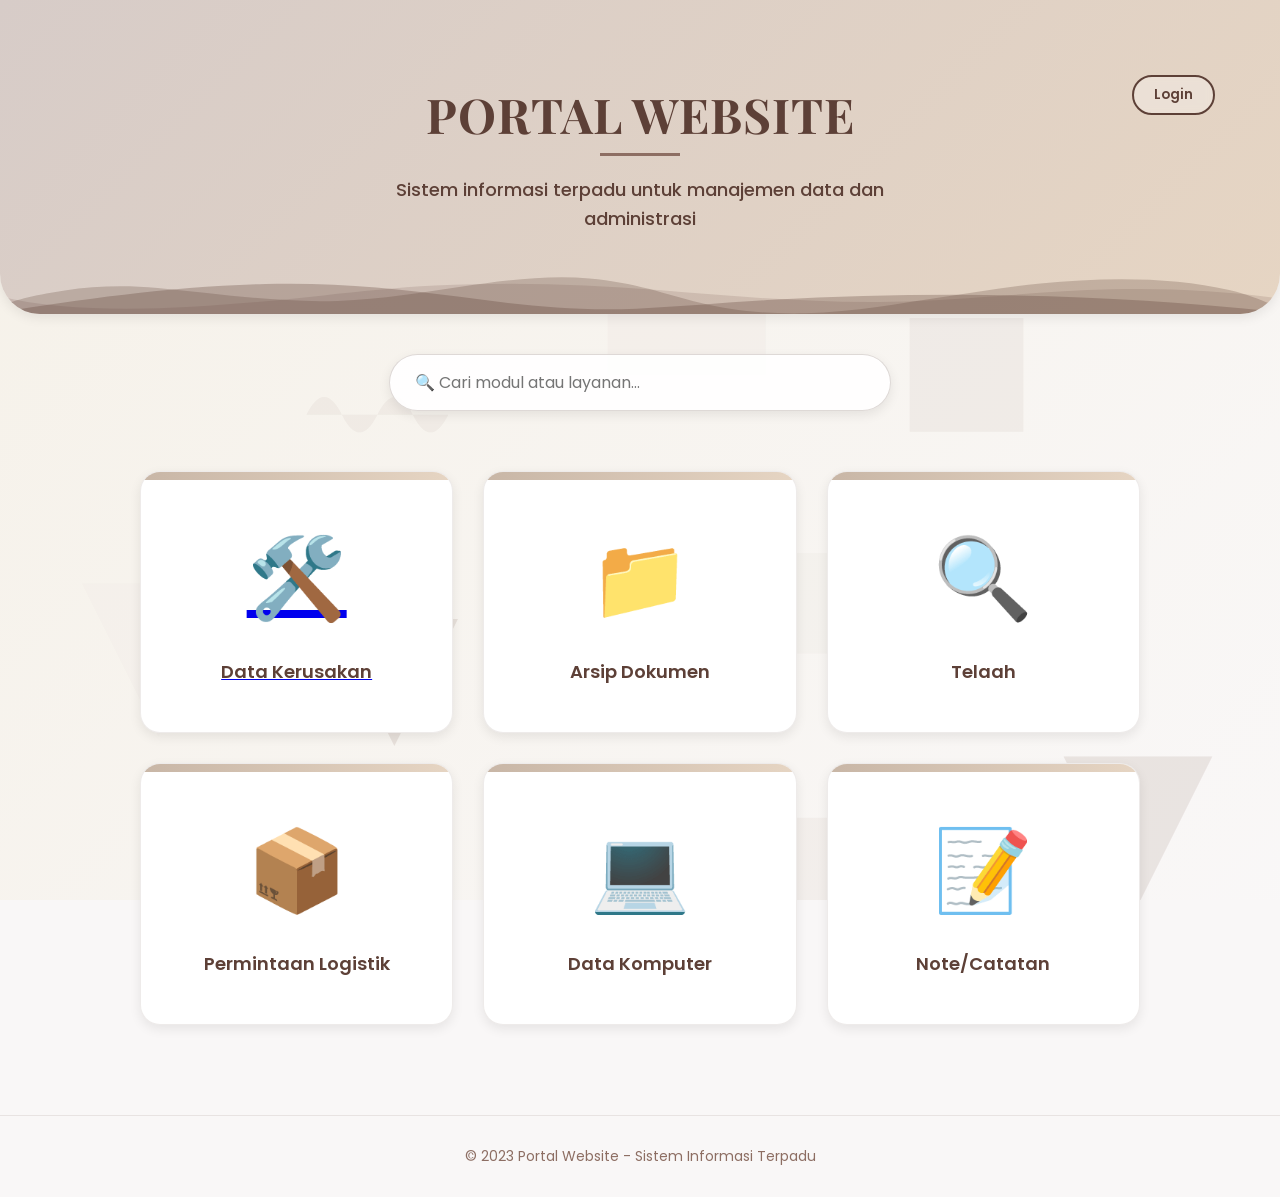
==== index.html @ c20fa76b "first commit" ====
<!DOCTYPE html>
<html lang="en">

<head>
	<meta charset="UTF-8">
	<meta name="viewport" content="width=device-width, initial-scale=1.0">
	<title>Portal Website</title>
	<link
		href="https://fonts.googleapis.com/css2?family=Playfair+Display:wght@600;700&family=Poppins:wght@400;500&display=swap"
		rel="stylesheet">
	<style>
		:root {
			--pastel-brown: #d7ccc8;
			--pastel-cream: #f5f0e6;
			--pastel-beige: #e6d5c3;
			--pastel-taupe: #c8b6a6;
			--pastel-blue: #bbdefb;
			--pastel-green: #c8e6c9;
			--soft-shadow: 0 4px 12px rgba(0, 0, 0, 0.08);
			--header-gradient: linear-gradient(135deg, #d7ccc8 0%, #e6d5c3 100%);
		}

		body {
			font-family: 'Poppins', sans-serif;
			margin: 0;
			padding: 0;
			background-color: #f9f7f7;
			min-height: 100vh;
			overflow-x: hidden;
			color: #5d4037;
		}

		/* HEADER ELEGAN COKLAT PASTEL */
		.header {
			background: var(--header-gradient);
			color: #5d4037;
			padding: 50px 30px 60px;
			text-align: center;
			box-shadow: var(--soft-shadow);
			position: relative;
			z-index: 10;
			overflow: hidden;
			border-bottom-left-radius: 40px;
			border-bottom-right-radius: 40px;
			margin-bottom: 40px;
		}

		.header::after {
			content: '';
			position: absolute;
			bottom: 0;
			left: 0;
			width: 100%;
			height: 40px;
			background: url('data:image/svg+xml;utf8,<svg xmlns="http://www.w3.org/2000/svg" viewBox="0 0 1200 120" preserveAspectRatio="none"><path d="M0,0V46.29c47.79,22.2,103.59,32.17,158,28,70.36-5.37,136.33-33.31,206.8-37.5C438.64,32.43,512.34,53.67,583,72.05c69.27,18,138.3,24.88,209.4,13.08,36.15-6,69.85-17.84,104.45-29.34C989.49,25,1113-14.29,1200,52.47V0Z" opacity=".15" fill="%235d4037"></path><path d="M0,0V15.81C13,36.92,27.64,56.86,47.69,72.05,99.41,111.27,165,111,224.58,91.58c31.15-10.15,60.09-26.07,89.67-39.8,40.92-19,84.73-46,130.83-49.67,36.26-2.85,70.9,9.42,98.6,31.56,31.77,25.39,62.32,62,103.63,73,40.44,10.79,81.35-6.69,119.13-24.28s75.16-39,116.92-43.05c59.73-5.85,113.28,22.88,168.9,38.84,30.2,8.66,59,6.17,87.09-7.5,22.43-10.89,48-26.93,60.65-49.24V0Z" opacity=".25" fill="%235d4037"></path><path d="M0,0V5.63C149.93,59,314.09,71.32,475.83,42.57c43-7.64,84.23-20.12,127.61-26.46,59-8.63,112.48,12.24,165.56,35.4C827.93,77.22,886,95.24,951.2,90c86.53-7,172.46-45.71,248.8-84.81V0Z" opacity=".3" fill="%235d4037"></path></svg>');
			background-size: cover;
			background-repeat: no-repeat;
			transform: rotate(180deg);
		}

		.header-content {
			position: relative;
			z-index: 2;
			max-width: 1200px;
			margin: 0 auto;
		}

		.portal-title {
			font-family: 'Playfair Display', serif;
			font-size: 48px;
			font-weight: 700;
			margin-bottom: 10px;
			letter-spacing: 1px;
			color: #5d4037;
			position: relative;
			display: inline-block;
		}

		.portal-title::after {
			content: '';
			position: absolute;
			bottom: -10px;
			left: 50%;
			transform: translateX(-50%);
			width: 80px;
			height: 3px;
			background: #8d6e63;
		}

		.portal-subtitle {
			font-size: 18px;
			font-weight: 500;
			margin: 20px auto;
			max-width: 600px;
			line-height: 1.6;
		}

		/* TOMBOL LOGIN */
		.login-btn {
			position: absolute;
			top: 25px;
			right: 25px;
			background: rgba(255, 255, 255, 0.3);
			border: 2px solid #5d4037;
			color: #5d4037;
			padding: 8px 20px;
			border-radius: 30px;
			font-weight: 600;
			cursor: pointer;
			transition: all 0.3s;
			backdrop-filter: blur(5px);
			font-family: 'Poppins', sans-serif;
		}

		.login-btn:hover {
			background: rgba(255, 255, 255, 0.5);
			transform: translateY(-2px);
		}

		/* BACKGROUND AESTHETIC */
		.aesthetic-background {
			position: fixed;
			top: 0;
			left: 0;
			width: 100%;
			height: 100%;
			z-index: -1;
			background: linear-gradient(135deg, #f5f0e6 0%, #f9f7f7 100%);
			opacity: 0.9;
		}

		.floating-elements {
			position: fixed;
			top: 0;
			left: 0;
			width: 100%;
			height: 100%;
			z-index: -1;
			overflow: hidden;
		}

		.floating-element {
			position: absolute;
			opacity: 0.1;
			animation: float 30s infinite linear;
		}

		@keyframes float {
			0% {
				transform: translate(0, 0) rotate(0deg);
			}

			100% {
				transform: translate(100vw, -100vh) rotate(360deg);
			}
		}

		/* MENU UTAMA */
		.menu-grid {
			display: grid;
			grid-template-columns: repeat(3, 1fr);
			gap: 30px;
			padding: 40px;
			max-width: 1000px;
			margin: 0 auto;
			position: relative;
		}

		.menu-item {
			background-color: white;
			border-radius: 20px;
			box-shadow: var(--soft-shadow);
			height: 220px;
			display: flex;
			flex-direction: column;
			align-items: center;
			justify-content: center;
			text-align: center;
			cursor: pointer;
			transition: all 0.3s ease;
			position: relative;
			overflow: hidden;
			padding: 20px;
			border: 1px solid rgba(93, 64, 55, 0.1);
		}

		.menu-item::before {
			content: '';
			position: absolute;
			top: 0;
			left: 0;
			width: 100%;
			height: 8px;
			background: linear-gradient(90deg, var(--pastel-taupe), var(--pastel-beige));
		}

		.menu-item:hover {
			transform: translateY(-8px);
			box-shadow: 0 15px 25px rgba(0, 0, 0, 0.1);
		}

		.menu-icon {
			font-size: 80px;
			margin-bottom: 20px;
			transition: all 0.3s;
			color: #8d6e63;
		}

		.menu-item:hover .menu-icon {
			transform: scale(1.15);
			filter: drop-shadow(0 5px 5px rgba(0, 0, 0, 0.05));
		}

		.menu-text {
			font-weight: 600;
			color: #5d4037;
			font-size: 18px;
			padding: 0 15px;
			font-family: 'Poppins', sans-serif;
		}

		/* SEARCH BOX */
		.search-container {
			text-align: center;
			margin: 40px 0 20px;
			position: relative;
		}

		.search-box {
			padding: 15px 25px;
			width: 450px;
			border-radius: 30px;
			border: 1px solid rgba(93, 64, 55, 0.2);
			outline: none;
			font-size: 16px;
			background-color: rgba(255, 255, 255, 0.9);
			box-shadow: var(--soft-shadow);
			transition: all 0.3s;
			font-family: 'Poppins', sans-serif;
		}

		.search-box:focus {
			border-color: var(--pastel-taupe);
			box-shadow: 0 0 0 4px rgba(200, 182, 166, 0.2);
			width: 500px;
		}

		/* FOOTER */
		.footer {
			text-align: center;
			padding: 30px;
			margin-top: 50px;
			color: #8d6e63;
			font-size: 14px;
			border-top: 1px solid rgba(93, 64, 55, 0.1);
		}
	</style>
</head>

<body>
	<div class="aesthetic-background"></div>
	<div class="floating-elements" id="floatingElements"></div>

	<!-- HEADER ELEGAN COKLAT PASTEL -->
	<header class="header">
		<div class="header-content">
			<button class="login-btn">Login</button>

			<h1 class="portal-title">PORTAL WEBSITE</h1>
			<p class="portal-subtitle">Sistem informasi terpadu untuk manajemen data dan administrasi</p>
		</div>
	</header>

	<div class="search-container">
		<input type="text" class="search-box" placeholder="🔍 Cari modul atau layanan...">
	</div>

	<div class="menu-grid">
		<!-- Baris Pertama -->
		<div class="menu-item">
			<a href="f_data_kerusakan/home.php">
				<div class="menu-icon">🛠️</div>
				<div class="menu-text">Data Kerusakan</div>
			</a>
		</div>

		<div class="menu-item">
			<a href="kerusakan/home.php"></a>
				<div class="menu-icon">📁</div>
				<div class="menu-text">Arsip Dokumen</div>
			</a>
		</div>

		<div class="menu-item">
			<div class="menu-icon">🔍</div>
			<div class="menu-text">Telaah</div>
		</div>

		<!-- Baris Kedua -->
		<div class="menu-item">
			<div class="menu-icon">📦</div>
			<div class="menu-text">Permintaan Logistik</div>
		</div>

		<div class="menu-item">
			<div class="menu-icon">💻</div>
			<div class="menu-text">Data Komputer</div>
		</div>

		<div class="menu-item">
			<div class="menu-icon">📝</div>
			<div class="menu-text">Note/Catatan</div>
		</div>
	</div>

	<div class="footer">
		© 2023 Portal Website - Sistem Informasi Terpadu
	</div>

	<script>
		// Create floating aesthetic elements
		document.addEventListener('DOMContentLoaded', function () {
			const container = document.getElementById('floatingElements');
			const shapes = [
				'M20,50 Q30,30 40,50 T60,50 T80,50 T100,50 T120,50', // Wave
				'M10,10 L90,10 L50,90 Z', // Triangle
				'M20,20 H80 V80 H20 Z', // Square
				'M50,20 A30,30 0 1,1 50,80 A30,30 0 1,1 50,20 Z' // Circle
			];

			const colors = ['#8d6e63', '#a1887f', '#bcaaa4', '#d7ccc8'];

			for (let i = 0; i < 15; i++) {
				const element = document.createElementNS('http://www.w3.org/2000/svg', 'svg');
				element.setAttribute('viewBox', '0 0 100 100');
				element.setAttribute('class', 'floating-element');
				element.style.width = `${Math.random() * 200 + 100}px`;
				element.style.height = `${Math.random() * 200 + 100}px`;
				element.style.left = `${Math.random() * 100}%`;
				element.style.top = `${Math.random() * 100}%`;
				element.style.opacity = `${Math.random() * 0.1 + 0.05}`;
				element.style.animationDuration = `${Math.random() * 40 + 20}s`;
				element.style.animationDelay = `${Math.random() * 10}s`;

				const path = document.createElementNS('http://www.w3.org/2000/svg', 'path');
				path.setAttribute('d', shapes[Math.floor(Math.random() * shapes.length)]);
				path.setAttribute('fill', colors[Math.floor(Math.random() * colors.length)]);

				element.appendChild(path);
				container.appendChild(element);
			}
		});
	</script>
</body>

</html>
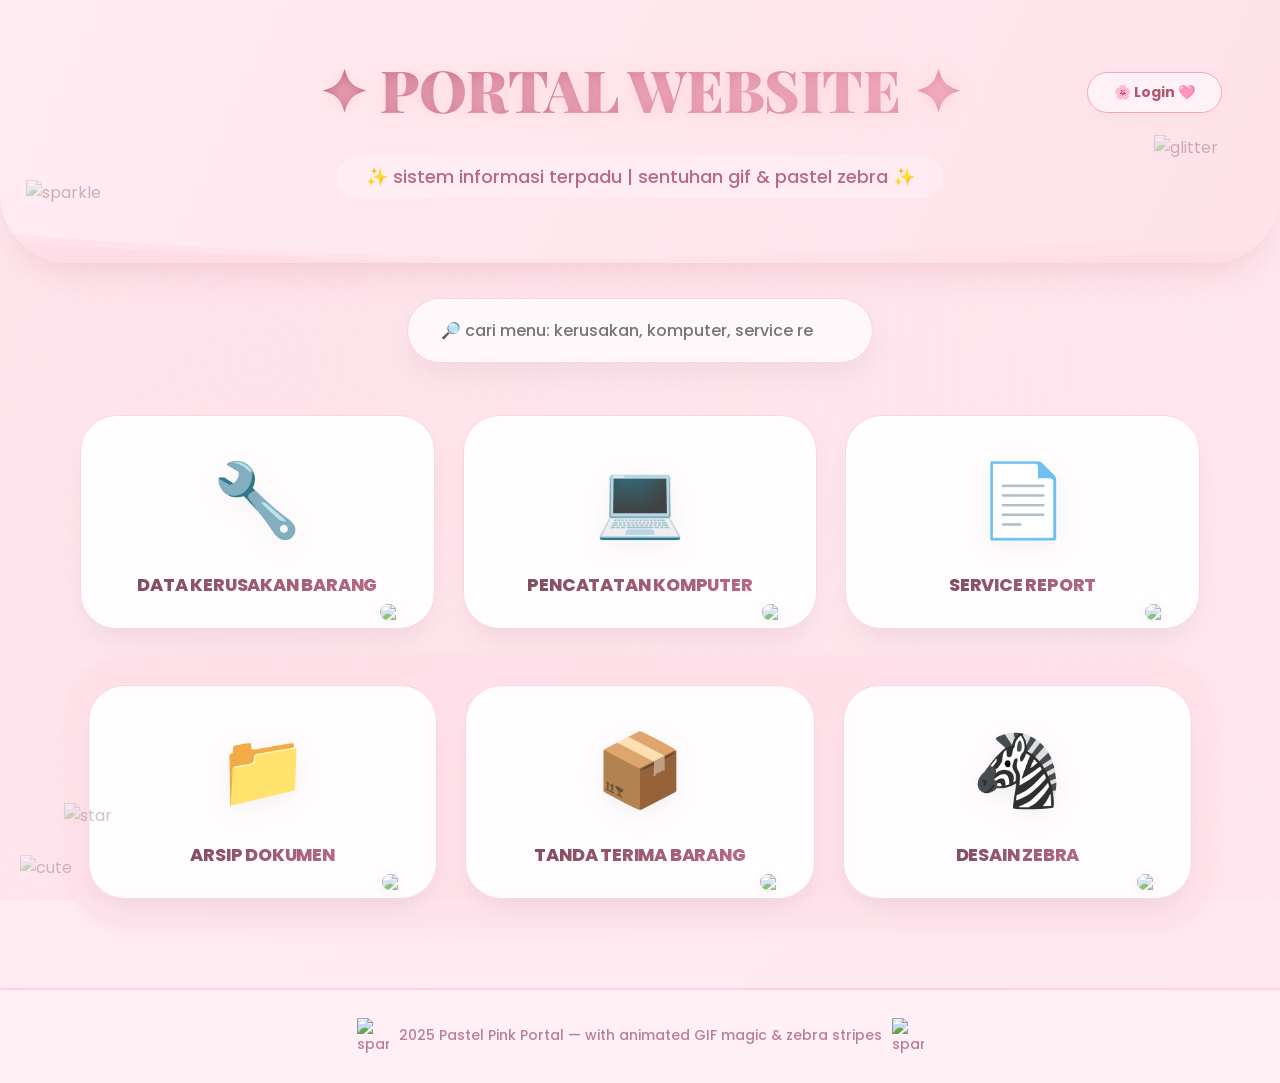
==== commit f373bc04: "keep img folder" ====
--- a/index.html
+++ b/index.html
@@ -1,356 +1,762 @@
-<!DOCTYPE html>
+<!doctype html>
 <html lang="en">
-
-<head>
-	<meta charset="UTF-8">
-	<meta name="viewport" content="width=device-width, initial-scale=1.0">
-	<title>Portal Website</title>
-	<link
-		href="https://fonts.googleapis.com/css2?family=Playfair+Display:wght@600;700&family=Poppins:wght@400;500&display=swap"
-		rel="stylesheet">
-	<style>
-		:root {
-			--pastel-brown: #d7ccc8;
-			--pastel-cream: #f5f0e6;
-			--pastel-beige: #e6d5c3;
-			--pastel-taupe: #c8b6a6;
-			--pastel-blue: #bbdefb;
-			--pastel-green: #c8e6c9;
-			--soft-shadow: 0 4px 12px rgba(0, 0, 0, 0.08);
-			--header-gradient: linear-gradient(135deg, #d7ccc8 0%, #e6d5c3 100%);
-		}
-
-		body {
-			font-family: 'Poppins', sans-serif;
-			margin: 0;
-			padding: 0;
-			background-color: #f9f7f7;
-			min-height: 100vh;
-			overflow-x: hidden;
-			color: #5d4037;
-		}
-
-		/* HEADER ELEGAN COKLAT PASTEL */
-		.header {
-			background: var(--header-gradient);
-			color: #5d4037;
-			padding: 50px 30px 60px;
-			text-align: center;
-			box-shadow: var(--soft-shadow);
-			position: relative;
-			z-index: 10;
-			overflow: hidden;
-			border-bottom-left-radius: 40px;
-			border-bottom-right-radius: 40px;
-			margin-bottom: 40px;
-		}
-
-		.header::after {
-			content: '';
-			position: absolute;
-			bottom: 0;
-			left: 0;
-			width: 100%;
-			height: 40px;
-			background: url('data:image/svg+xml;utf8,<svg xmlns="http://www.w3.org/2000/svg" viewBox="0 0 1200 120" preserveAspectRatio="none"><path d="M0,0V46.29c47.79,22.2,103.59,32.17,158,28,70.36-5.37,136.33-33.31,206.8-37.5C438.64,32.43,512.34,53.67,583,72.05c69.27,18,138.3,24.88,209.4,13.08,36.15-6,69.85-17.84,104.45-29.34C989.49,25,1113-14.29,1200,52.47V0Z" opacity=".15" fill="%235d4037"></path><path d="M0,0V15.81C13,36.92,27.64,56.86,47.69,72.05,99.41,111.27,165,111,224.58,91.58c31.15-10.15,60.09-26.07,89.67-39.8,40.92-19,84.73-46,130.83-49.67,36.26-2.85,70.9,9.42,98.6,31.56,31.77,25.39,62.32,62,103.63,73,40.44,10.79,81.35-6.69,119.13-24.28s75.16-39,116.92-43.05c59.73-5.85,113.28,22.88,168.9,38.84,30.2,8.66,59,6.17,87.09-7.5,22.43-10.89,48-26.93,60.65-49.24V0Z" opacity=".25" fill="%235d4037"></path><path d="M0,0V5.63C149.93,59,314.09,71.32,475.83,42.57c43-7.64,84.23-20.12,127.61-26.46,59-8.63,112.48,12.24,165.56,35.4C827.93,77.22,886,95.24,951.2,90c86.53-7,172.46-45.71,248.8-84.81V0Z" opacity=".3" fill="%235d4037"></path></svg>');
-			background-size: cover;
-			background-repeat: no-repeat;
-			transform: rotate(180deg);
-		}
-
-		.header-content {
-			position: relative;
-			z-index: 2;
-			max-width: 1200px;
-			margin: 0 auto;
-		}
-
-		.portal-title {
-			font-family: 'Playfair Display', serif;
-			font-size: 48px;
-			font-weight: 700;
-			margin-bottom: 10px;
-			letter-spacing: 1px;
-			color: #5d4037;
-			position: relative;
-			display: inline-block;
-		}
-
-		.portal-title::after {
-			content: '';
-			position: absolute;
-			bottom: -10px;
-			left: 50%;
-			transform: translateX(-50%);
-			width: 80px;
-			height: 3px;
-			background: #8d6e63;
-		}
-
-		.portal-subtitle {
-			font-size: 18px;
-			font-weight: 500;
-			margin: 20px auto;
-			max-width: 600px;
-			line-height: 1.6;
-		}
-
-		/* TOMBOL LOGIN */
-		.login-btn {
-			position: absolute;
-			top: 25px;
-			right: 25px;
-			background: rgba(255, 255, 255, 0.3);
-			border: 2px solid #5d4037;
-			color: #5d4037;
-			padding: 8px 20px;
-			border-radius: 30px;
-			font-weight: 600;
-			cursor: pointer;
-			transition: all 0.3s;
-			backdrop-filter: blur(5px);
-			font-family: 'Poppins', sans-serif;
-		}
-
-		.login-btn:hover {
-			background: rgba(255, 255, 255, 0.5);
-			transform: translateY(-2px);
-		}
-
-		/* BACKGROUND AESTHETIC */
-		.aesthetic-background {
-			position: fixed;
-			top: 0;
-			left: 0;
-			width: 100%;
-			height: 100%;
-			z-index: -1;
-			background: linear-gradient(135deg, #f5f0e6 0%, #f9f7f7 100%);
-			opacity: 0.9;
-		}
-
-		.floating-elements {
-			position: fixed;
-			top: 0;
-			left: 0;
-			width: 100%;
-			height: 100%;
-			z-index: -1;
-			overflow: hidden;
-		}
-
-		.floating-element {
-			position: absolute;
-			opacity: 0.1;
-			animation: float 30s infinite linear;
-		}
-
-		@keyframes float {
-			0% {
-				transform: translate(0, 0) rotate(0deg);
-			}
-
-			100% {
-				transform: translate(100vw, -100vh) rotate(360deg);
-			}
-		}
-
-		/* MENU UTAMA */
-		.menu-grid {
-			display: grid;
-			grid-template-columns: repeat(3, 1fr);
-			gap: 30px;
-			padding: 40px;
-			max-width: 1000px;
-			margin: 0 auto;
-			position: relative;
-		}
-
-		.menu-item {
-			background-color: white;
-			border-radius: 20px;
-			box-shadow: var(--soft-shadow);
-			height: 220px;
-			display: flex;
-			flex-direction: column;
-			align-items: center;
-			justify-content: center;
-			text-align: center;
-			cursor: pointer;
-			transition: all 0.3s ease;
-			position: relative;
-			overflow: hidden;
-			padding: 20px;
-			border: 1px solid rgba(93, 64, 55, 0.1);
-		}
-
-		.menu-item::before {
-			content: '';
-			position: absolute;
-			top: 0;
-			left: 0;
-			width: 100%;
-			height: 8px;
-			background: linear-gradient(90deg, var(--pastel-taupe), var(--pastel-beige));
-		}
-
-		.menu-item:hover {
-			transform: translateY(-8px);
-			box-shadow: 0 15px 25px rgba(0, 0, 0, 0.1);
-		}
-
-		.menu-icon {
-			font-size: 80px;
-			margin-bottom: 20px;
-			transition: all 0.3s;
-			color: #8d6e63;
-		}
-
-		.menu-item:hover .menu-icon {
-			transform: scale(1.15);
-			filter: drop-shadow(0 5px 5px rgba(0, 0, 0, 0.05));
-		}
-
-		.menu-text {
-			font-weight: 600;
-			color: #5d4037;
-			font-size: 18px;
-			padding: 0 15px;
-			font-family: 'Poppins', sans-serif;
-		}
-
-		/* SEARCH BOX */
-		.search-container {
-			text-align: center;
-			margin: 40px 0 20px;
-			position: relative;
-		}
-
-		.search-box {
-			padding: 15px 25px;
-			width: 450px;
-			border-radius: 30px;
-			border: 1px solid rgba(93, 64, 55, 0.2);
-			outline: none;
-			font-size: 16px;
-			background-color: rgba(255, 255, 255, 0.9);
-			box-shadow: var(--soft-shadow);
-			transition: all 0.3s;
-			font-family: 'Poppins', sans-serif;
-		}
-
-		.search-box:focus {
-			border-color: var(--pastel-taupe);
-			box-shadow: 0 0 0 4px rgba(200, 182, 166, 0.2);
-			width: 500px;
-		}
-
-		/* FOOTER */
-		.footer {
-			text-align: center;
-			padding: 30px;
-			margin-top: 50px;
-			color: #8d6e63;
-			font-size: 14px;
-			border-top: 1px solid rgba(93, 64, 55, 0.1);
-		}
-	</style>
-</head>
-
-<body>
-	<div class="aesthetic-background"></div>
-	<div class="floating-elements" id="floatingElements"></div>
-
-	<!-- HEADER ELEGAN COKLAT PASTEL -->
-	<header class="header">
-		<div class="header-content">
-			<button class="login-btn">Login</button>
-
-			<h1 class="portal-title">PORTAL WEBSITE</h1>
-			<p class="portal-subtitle">Sistem informasi terpadu untuk manajemen data dan administrasi</p>
-		</div>
-	</header>
-
-	<div class="search-container">
-		<input type="text" class="search-box" placeholder="🔍 Cari modul atau layanan...">
-	</div>
-
-	<div class="menu-grid">
-		<!-- Baris Pertama -->
-		<div class="menu-item">
-			<a href="f_data_kerusakan/home.php">
-				<div class="menu-icon">🛠️</div>
-				<div class="menu-text">Data Kerusakan</div>
-			</a>
-		</div>
-
-		<div class="menu-item">
-			<a href="kerusakan/home.php"></a>
-				<div class="menu-icon">📁</div>
-				<div class="menu-text">Arsip Dokumen</div>
-			</a>
-		</div>
-
-		<div class="menu-item">
-			<div class="menu-icon">🔍</div>
-			<div class="menu-text">Telaah</div>
-		</div>
-
-		<!-- Baris Kedua -->
-		<div class="menu-item">
-			<div class="menu-icon">📦</div>
-			<div class="menu-text">Permintaan Logistik</div>
-		</div>
-
-		<div class="menu-item">
-			<div class="menu-icon">💻</div>
-			<div class="menu-text">Data Komputer</div>
-		</div>
-
-		<div class="menu-item">
-			<div class="menu-icon">📝</div>
-			<div class="menu-text">Note/Catatan</div>
-		</div>
-	</div>
-
-	<div class="footer">
-		© 2023 Portal Website - Sistem Informasi Terpadu
-	</div>
-
-	<script>
-		// Create floating aesthetic elements
-		document.addEventListener('DOMContentLoaded', function () {
-			const container = document.getElementById('floatingElements');
-			const shapes = [
-				'M20,50 Q30,30 40,50 T60,50 T80,50 T100,50 T120,50', // Wave
-				'M10,10 L90,10 L50,90 Z', // Triangle
-				'M20,20 H80 V80 H20 Z', // Square
-				'M50,20 A30,30 0 1,1 50,80 A30,30 0 1,1 50,20 Z' // Circle
-			];
-
-			const colors = ['#8d6e63', '#a1887f', '#bcaaa4', '#d7ccc8'];
-
-			for (let i = 0; i < 15; i++) {
-				const element = document.createElementNS('http://www.w3.org/2000/svg', 'svg');
-				element.setAttribute('viewBox', '0 0 100 100');
-				element.setAttribute('class', 'floating-element');
-				element.style.width = `${Math.random() * 200 + 100}px`;
-				element.style.height = `${Math.random() * 200 + 100}px`;
-				element.style.left = `${Math.random() * 100}%`;
-				element.style.top = `${Math.random() * 100}%`;
-				element.style.opacity = `${Math.random() * 0.1 + 0.05}`;
-				element.style.animationDuration = `${Math.random() * 40 + 20}s`;
-				element.style.animationDelay = `${Math.random() * 10}s`;
-
-				const path = document.createElementNS('http://www.w3.org/2000/svg', 'path');
-				path.setAttribute('d', shapes[Math.floor(Math.random() * shapes.length)]);
-				path.setAttribute('fill', colors[Math.floor(Math.random() * colors.length)]);
-
-				element.appendChild(path);
-				container.appendChild(element);
-			}
-		});
-	</script>
-</body>
-
-</html>+  <head>
+    <meta charset="UTF-8" />
+    <meta
+      name="viewport"
+      content="width=device-width, initial-scale=1.0, user-scalable=yes"
+    />
+    <title>Pastel Pink Portal | Animated GIF Elegance</title>
+    <link
+      href="https://fonts.googleapis.com/css2?family=Playfair+Display:wght@600;700;800;900&family=Poppins:wght@300;400;500;600;700;800&display=swap"
+      rel="stylesheet"
+    />
+    <style>
+      * {
+        margin: 0;
+        padding: 0;
+        box-sizing: border-box;
+      }
+
+      :root {
+        --pastel-pink-1: #ffe4ed;
+        --pastel-pink-2: #ffd9e4;
+        --pastel-pink-3: #fbc4d2;
+        --pastel-pink-4: #f8b0c2;
+        --pastel-blush: #f9c5d4;
+        --soft-rose: #e8a2b4;
+        --deep-rose: #c8788c;
+        --pink-mist: #fff5f8;
+        --shadow-glow: 0 20px 35px -12px rgba(200, 100, 120, 0.2);
+        --shadow-card: 0 15px 30px -10px rgba(0, 0, 0, 0.08);
+        --border-radius-xl: 36px;
+        --border-radius-md: 28px;
+      }
+
+      body {
+        font-family: "Poppins", sans-serif;
+        background: linear-gradient(145deg, #fff0f5 0%, #ffe8ef 100%);
+        min-height: 100vh;
+        color: #69414e;
+        overflow-x: hidden;
+        position: relative;
+        cursor: default;
+      }
+
+      /* animated gradient background yang lembut */
+      .animated-bg {
+        position: fixed;
+        top: 0;
+        left: 0;
+        width: 100%;
+        height: 100%;
+        z-index: -3;
+        background: radial-gradient(
+          circle at 20% 40%,
+          rgba(251, 196, 210, 0.25) 0%,
+          rgba(255, 228, 237, 0.5) 100%
+        );
+        animation: softPulse 12s ease-in-out infinite;
+      }
+
+      @keyframes softPulse {
+        0% {
+          opacity: 0.6;
+          transform: scale(1);
+        }
+        50% {
+          opacity: 1;
+          transform: scale(1.02);
+        }
+        100% {
+          opacity: 0.6;
+          transform: scale(1);
+        }
+      }
+
+      /* floating gif decorations + bintang jatuh */
+      .floating-gif {
+        position: fixed;
+        pointer-events: none;
+        z-index: 1;
+        opacity: 0.35;
+        filter: drop-shadow(0 4px 8px rgba(0, 0, 0, 0.05));
+        transition: opacity 0.3s;
+      }
+
+      .gif-sparkle {
+        position: fixed;
+        bottom: 10%;
+        right: 3%;
+        width: 140px;
+        opacity: 0.4;
+        pointer-events: none;
+        z-index: 0;
+        animation: floatGif 18s infinite alternate;
+      }
+
+      @keyframes floatGif {
+        0% {
+          transform: translateY(0px) rotate(0deg);
+        }
+        100% {
+          transform: translateY(-40px) rotate(5deg);
+        }
+      }
+
+      .gif-left {
+        left: 2%;
+        top: 20%;
+        width: 110px;
+        animation: floatLeft 22s infinite alternate;
+      }
+
+      @keyframes floatLeft {
+        0% {
+          transform: translateX(0) rotate(-3deg);
+        }
+        100% {
+          transform: translateX(25px) rotate(3deg);
+        }
+      }
+
+      /* Header Elegan dengan gif illus */
+      .header {
+        background: linear-gradient(115deg, #ffecf2 0%, #ffe2ea 100%);
+        backdrop-filter: blur(2px);
+        padding: 50px 30px 65px;
+        text-align: center;
+        border-bottom-left-radius: 70px;
+        border-bottom-right-radius: 70px;
+        box-shadow: var(--shadow-glow);
+        position: relative;
+        margin-bottom: 35px;
+        overflow: hidden;
+      }
+
+      .header::after {
+        content: "";
+        position: absolute;
+        bottom: -18px;
+        left: 0;
+        width: 100%;
+        height: 48px;
+        background: url('data:image/svg+xml;utf8,<svg xmlns="http://www.w3.org/2000/svg" viewBox="0 0 1200 80" preserveAspectRatio="none"><path d="M0,0 C200,30 450,50 650,40 C850,30 1050,10 1200,20 L1200,80 L0,80 Z" fill="%23ffe2ea" opacity="0.9"/><path d="M0,15 C300,45 550,65 800,55 C1000,48 1100,25 1200,30 L1200,80 L0,80 Z" fill="%23ffd9e4" opacity="0.5"/></svg>');
+        background-size: cover;
+      }
+
+      .header-content {
+        position: relative;
+        z-index: 3;
+      }
+
+      .portal-title {
+        font-family: "Playfair Display", serif;
+        font-size: 58px;
+        font-weight: 900;
+        background: linear-gradient(135deg, #b95c75, #d9859f, #f2a7bd);
+        background-clip: text;
+        -webkit-background-clip: text;
+        color: transparent;
+        text-shadow: 0 2px 15px rgba(255, 200, 210, 0.6);
+        margin-bottom: 15px;
+        letter-spacing: -0.5px;
+      }
+
+      .portal-subtitle {
+        font-size: 18px;
+        font-weight: 500;
+        color: #b86b80;
+        background: rgba(255, 240, 245, 0.7);
+        display: inline-block;
+        padding: 8px 28px;
+        border-radius: 60px;
+        backdrop-filter: blur(8px);
+        margin-top: 12px;
+      }
+
+      .login-btn {
+        position: absolute;
+        top: 22px;
+        right: 28px;
+        background: rgba(255, 245, 248, 0.85);
+        backdrop-filter: blur(12px);
+        border: 1.5px solid #f3a7bb;
+        color: #b3556e;
+        padding: 9px 26px;
+        border-radius: 60px;
+        font-weight: 700;
+        font-size: 14px;
+        cursor: pointer;
+        transition: 0.25s;
+        font-family: "Poppins", sans-serif;
+        box-shadow: 0 6px 14px rgba(0, 0, 0, 0.02);
+        display: flex;
+        align-items: center;
+        gap: 8px;
+      }
+
+      .login-btn:hover {
+        background: white;
+        border-color: #dc8ea3;
+        transform: translateY(-3px);
+        box-shadow: 0 12px 20px rgba(185, 80, 110, 0.2);
+      }
+
+      /* SEARCH BAR with GIF */
+      .search-container {
+        text-align: center;
+        margin: 20px auto 30px;
+        position: relative;
+        z-index: 8;
+        padding: 0 20px;
+      }
+
+      .search-wrapper {
+        display: inline-flex;
+        align-items: center;
+        background: rgba(255, 250, 252, 0.9);
+        border-radius: 80px;
+        padding: 5px 5px 5px 25px;
+        box-shadow: 0 12px 28px rgba(0, 0, 0, 0.05);
+        border: 1px solid rgba(248, 176, 194, 0.5);
+        backdrop-filter: blur(4px);
+      }
+
+      .search-box {
+        width: 380px;
+        padding: 14px 0 14px 8px;
+        border: none;
+        background: transparent;
+        font-size: 16px;
+        font-family: "Poppins", sans-serif;
+        outline: none;
+        color: #69414e;
+        font-weight: 500;
+      }
+
+      .search-gif-icon {
+        width: 48px;
+        height: 48px;
+        background: url("https://media4.giphy.com/media/v1.Y2lkPTc5MGI3NjExaGZqN3Nka2ZmdHA0b3N2d2VpbnFobG40a3g4NGxqdjhydmZmbHhweSZlcD12MV9pbnRlcm5hbF9naWZfYnlfaWQmY3Q9cw/3o7abB06u9bNzA8LC8/giphy.gif")
+          center/cover no-repeat;
+        border-radius: 50%;
+        margin-left: 6px;
+        filter: drop-shadow(0 2px 4px rgba(0, 0, 0, 0.1));
+      }
+
+      .search-box:focus {
+        width: 450px;
+      }
+
+      @media (max-width: 650px) {
+        .search-box {
+          width: 220px;
+        }
+        .search-box:focus {
+          width: 260px;
+        }
+        .search-gif-icon {
+          width: 40px;
+          height: 40px;
+        }
+      }
+
+      /* ZEBRA GRID MENU mewah dengan gif dalam hover */
+      .menu-grid {
+        display: flex;
+        flex-direction: column;
+        max-width: 1200px;
+        margin: 15px auto 55px;
+        padding: 0 28px;
+        gap: 0;
+      }
+
+      .menu-row {
+        display: grid;
+        grid-template-columns: repeat(3, 1fr);
+        gap: 28px;
+        padding: 22px 12px;
+        transition: all 0.2s;
+        border-radius: 56px;
+      }
+
+      /* ZEBRA PATTERN */
+      .menu-row:nth-child(even) {
+        background: rgba(255, 220, 232, 0.55);
+        backdrop-filter: blur(3px);
+        box-shadow: 0 5px 15px rgba(200, 100, 120, 0.05);
+        padding: 28px 20px;
+        margin: 6px 0;
+      }
+
+      .menu-row:nth-child(odd) {
+        background: transparent;
+      }
+
+      .menu-item {
+        background: rgba(255, 255, 255, 0.92);
+        backdrop-filter: blur(4px);
+        border-radius: 36px;
+        box-shadow: var(--shadow-card);
+        display: flex;
+        flex-direction: column;
+        align-items: center;
+        justify-content: center;
+        text-align: center;
+        cursor: pointer;
+        transition: all 0.35s cubic-bezier(0.2, 0.9, 0.4, 1.2);
+        padding: 30px 16px;
+        border: 1px solid rgba(248, 176, 194, 0.5);
+        position: relative;
+        overflow: hidden;
+      }
+
+      /* animated gif hover pada menu */
+      .menu-item::before {
+        content: "";
+        position: absolute;
+        top: 0;
+        left: -100%;
+        width: 100%;
+        height: 100%;
+        background: linear-gradient(
+          90deg,
+          transparent,
+          rgba(255, 200, 220, 0.3),
+          transparent
+        );
+        transition: left 0.7s;
+        pointer-events: none;
+      }
+
+      .menu-item:hover::before {
+        left: 100%;
+      }
+
+      .menu-item:hover {
+        transform: translateY(-12px) scale(1.02);
+        box-shadow: 0 28px 40px -14px rgba(160, 70, 95, 0.25);
+        background: white;
+        border-color: #f3a7bb;
+      }
+
+      .menu-icon {
+        font-size: 72px;
+        margin-bottom: 18px;
+        transition: 0.2s;
+        filter: drop-shadow(0 6px 12px rgba(0, 0, 0, 0.05));
+      }
+
+      /* gif animasi interaktif pada icon khusus? kita tambahkan juga gif kecil di icon saat hover via pseudo tapi biarkan tetap cantik */
+      .menu-item:hover .menu-icon {
+        animation: bounceIcon 0.5s ease;
+      }
+
+      @keyframes bounceIcon {
+        0% {
+          transform: scale(1);
+        }
+        40% {
+          transform: scale(1.18);
+        }
+        100% {
+          transform: scale(1.05);
+        }
+      }
+
+      .menu-text {
+        font-weight: 800;
+        font-size: 1.1rem;
+        color: #a35870;
+        letter-spacing: -0.2px;
+        background: linear-gradient(135deg, #7f4c5c, #b96c84);
+        background-clip: text;
+        -webkit-background-clip: text;
+        color: transparent;
+      }
+
+      .menu-item a {
+        text-decoration: none;
+        display: flex;
+        flex-direction: column;
+        align-items: center;
+        justify-content: center;
+        width: 100%;
+        color: inherit;
+      }
+
+      /* GIF 悬浮装饰 */
+      .gif-hover-deco {
+        position: absolute;
+        bottom: 10px;
+        right: 12px;
+        width: 34px;
+        opacity: 0;
+        transition: 0.2s;
+        pointer-events: none;
+      }
+
+      .menu-item:hover .gif-hover-deco {
+        opacity: 0.7;
+      }
+
+      .footer {
+        text-align: center;
+        padding: 28px;
+        background: rgba(255, 242, 247, 0.8);
+        backdrop-filter: blur(8px);
+        border-top: 2px solid #ffd1de;
+        font-weight: 500;
+        color: #bc7f91;
+        margin-top: 30px;
+        font-size: 14px;
+      }
+
+      .footer-gif {
+        width: 32px;
+        vertical-align: middle;
+        display: inline-block;
+        margin: 0 6px;
+      }
+
+      /* responsive */
+      @media (max-width: 880px) {
+        .menu-row {
+          gap: 20px;
+        }
+        .portal-title {
+          font-size: 44px;
+        }
+      }
+      @media (max-width: 700px) {
+        .menu-row {
+          grid-template-columns: repeat(2, 1fr);
+        }
+        .login-btn {
+          top: 14px;
+          right: 16px;
+          padding: 6px 16px;
+          font-size: 12px;
+        }
+      }
+      @media (max-width: 500px) {
+        .menu-row {
+          grid-template-columns: 1fr;
+        }
+        .menu-row:nth-child(even) {
+          padding: 20px 16px;
+        }
+      }
+
+      .no-result {
+        text-align: center;
+        background: rgba(255, 235, 240, 0.9);
+        border-radius: 70px;
+        padding: 40px;
+        font-weight: 600;
+        color: #b55c74;
+        font-size: 1.2rem;
+        backdrop-filter: blur(8px);
+      }
+
+      /* extra gif animasi pada background  */
+      .cute-gif-corner {
+        position: fixed;
+        bottom: 20px;
+        left: 20px;
+        width: 70px;
+        opacity: 0.3;
+        pointer-events: none;
+        z-index: 10;
+        transition: 0.3s;
+      }
+
+      .cute-gif-corner:hover {
+        opacity: 0.7;
+      }
+    </style>
+  </head>
+  <body>
+    <div class="animated-bg"></div>
+
+    <!-- Banyak GIF untuk mempercantik tampilan, menggunakan gif online dari GIPHY (light & aesthetic) -->
+    <img
+      class="floating-gif gif-left"
+      src="https://media2.giphy.com/media/v1.Y2lkPTc5MGI3NjExbnZ3aHlodDR1dWNjYzJrbWZiaWhndWpia3Z4M3pnbWZpOWE5NmxqZSZlcD12MV9pbnRlcm5hbF9naWZfYnlfaWQmY3Q9cw/LnX8gQxW3Z5yU/giphy.gif"
+      alt="sparkle"
+    />
+    <img
+      class="floating-gif"
+      style="top: 15%; right: 2%; width: 100px; opacity: 0.35"
+      src="https://media1.giphy.com/media/v1.Y2lkPTc5MGI3NjExcjNudnR0M2N5YzZ3N2l4YjNkcGV0dGk2cDkxNXIwY2F2ZnUzb2FrOCZlcD12MV9pbnRlcm5hbF9naWZfYnlfaWQmY3Q9cw/3o7abB06u9bNzA8LC8/giphy.gif"
+      alt="glitter"
+    />
+    <img
+      class="floating-gif"
+      style="
+        bottom: 8%;
+        left: 5%;
+        width: 95px;
+        opacity: 0.3;
+        animation: floatLeft 19s infinite alternate;
+      "
+      src="https://media3.giphy.com/media/v1.Y2lkPTc5MGI3NjExMTVqYTVkZDN2MHJkbmZ0bGc0bWhqNHZxYnJweXN0c2k2YzN2emR5NSZlcD12MV9pbnRlcm5hbF9naWZfYnlfaWQmY3Q9cw/l0HlNQ3JXf5jKJv6c/giphy.gif"
+      alt="star"
+    />
+    <img
+      class="cute-gif-corner"
+      src="https://media4.giphy.com/media/v1.Y2lkPTc5MGI3NjExZzZmcWl2NTVxNmJpbzY2ZmUyeDV0cGp0d2R5emVnMTJodGgxb2JmbyZlcD12MV9pbnRlcm5hbF9naWZfYnlfaWQmY3Q9cw/l2Sqcb8zNn4B6pLWo/giphy.gif"
+      alt="cute"
+    />
+
+    <header class="header">
+      <div class="header-content">
+        <button class="login-btn">🌸 Login 🩷</button>
+        <h1 class="portal-title">✦ PORTAL WEBSITE ✦</h1>
+        <p class="portal-subtitle">
+          ✨ sistem informasi terpadu | sentuhan gif & pastel zebra ✨
+        </p>
+      </div>
+    </header>
+
+    <div class="search-container">
+      <div class="search-wrapper">
+        <input
+          type="text"
+          id="searchInput"
+          class="search-box"
+          placeholder="🔎 cari menu: kerusakan, komputer, service report, arsip, terima, zebra..."
+        />
+        <div class="search-gif-icon"></div>
+      </div>
+    </div>
+
+    <div class="menu-grid" id="menuGrid"></div>
+
+    <div class="footer">
+      <img
+        class="footer-gif"
+        src="https://media.tenor.com/6p4MqOUQ6y0AAAAi/sparkle-shine.gif"
+        alt="sparkle"
+      />
+      2025 Pastel Pink Portal — with animated GIF magic & zebra stripes
+      <img
+        class="footer-gif"
+        src="https://media.tenor.com/6p4MqOUQ6y0AAAAi/sparkle-shine.gif"
+        alt="sparkle"
+      />
+    </div>
+
+    <script>
+      // Daftar menu lengkap sesuai permintaan: DATA KERUSAKAN BARANG, PENCATATAN KOMPUTER, SERVICE REPORT, ARSIP DOKUMEN, TANDA TERIMA BARANG, DESAIN ZEBRA
+      const MENU_ITEMS = [
+        {
+          name: "DATA KERUSAKAN BARANG",
+          icon: "🔧",
+          link: "f_data_kerusakan/home.php",
+          gifHover:
+            "https://media2.giphy.com/media/v1.Y2lkPTc5MGI3NjExMXFzdnVydWVpeTZzcjNwcmZlZDN6YjBhZ21yeXg0NzV2cWhiZmRtdSZlcD12MV9pbnRlcm5hbF9naWZfYnlfaWQmY3Q9cw/3o7abAX6f6N1rC8KbC/giphy.gif",
+        },
+        {
+          name: "PENCATATAN KOMPUTER",
+          icon: "💻",
+          link: "data_komputer/home.php",
+          gifHover:
+            "https://media0.giphy.com/media/v1.Y2lkPTc5MGI3NjExMzdnbmpyeWNsZWF0Mm1jdmRqYndsOHlveWk5cmNtYng4c21lYXJrdiZlcD12MV9pbnRlcm5hbF9naWZfYnlfaWQmY3Q9cw/26gR2E6R2EVfZxOcg/giphy.gif",
+        },
+        {
+          name: "SERVICE REPORT",
+          icon: "📄",
+          link: "service_report/index.php",
+          gifHover:
+            "https://media3.giphy.com/media/v1.Y2lkPTc5MGI3NjExY2dxZ2V6dXJwcWFsODZvMWc4eTB1dHl1a3R1YjF5YnZhaWpkY2hkaCZlcD12MV9pbnRlcm5hbF9naWZfYnlfaWQmY3Q9cw/l2SpUaEVAX6bN8Tfa/giphy.gif",
+        },
+        {
+          name: "ARSIP DOKUMEN",
+          icon: "📁",
+          link: "kerusakan/home.php",
+          gifHover:
+            "https://media1.giphy.com/media/v1.Y2lkPTc5MGI3NjExdXFrY2RxY2U5ZnZtaWJvdzV1YTBpemQzY3gyMmJxcWU1Y3N5c3FmZSZlcD12MV9pbnRlcm5hbF9naWZfYnlfaWQmY3Q9cw/3o7abAX6f6N1rC8KbC/giphy.gif",
+        },
+        {
+          name: "TANDA TERIMA BARANG",
+          icon: "📦",
+          link: "tanda_terima/home.php",
+          gifHover:
+            "https://media4.giphy.com/media/v1.Y2lkPTc5MGI3NjExMTRpY2k4emZ4MXVrZGV2dDBjYzQ3dGk4b2xqb2l4ZjRmaWhvaXNkdyZlcD12MV9pbnRlcm5hbF9naWZfYnlfaWQmY3Q9cw/l0MYEqEzwMWFCg8Kc/giphy.gif",
+        },
+        {
+          name: "DESAIN ZEBRA",
+          icon: "🦓",
+          link: "#zebra-showcase",
+          gifHover:
+            "https://media.tenor.com/3BqR5_nWl1UAAAAi/zebra-stripes.gif",
+          special: true,
+        },
+      ];
+
+      function buildZebraGrid(filter = "") {
+        const container = document.getElementById("menuGrid");
+        container.innerHTML = "";
+        let filtered = MENU_ITEMS.filter((item) =>
+          item.name.toLowerCase().includes(filter.toLowerCase()),
+        );
+
+        if (filtered.length === 0) {
+          const emptyDiv = document.createElement("div");
+          emptyDiv.className = "no-result";
+          emptyDiv.innerHTML =
+            "💖✨ Tidak ada menu yang cocok ✨💖<br><span style='font-size: 14px;'>Coba: kerusakan, komputer, service, arsip, terima, zebra</span>";
+          container.appendChild(emptyDiv);
+          return;
+        }
+
+        // split into rows (3 per row)
+        const rows = [];
+        for (let i = 0; i < filtered.length; i += 3) {
+          rows.push(filtered.slice(i, i + 3));
+        }
+
+        rows.forEach((rowItems, idx) => {
+          const rowDiv = document.createElement("div");
+          rowDiv.className = "menu-row";
+
+          rowItems.forEach((menu) => {
+            const card = document.createElement("div");
+            card.className = "menu-item";
+
+            const link = document.createElement("a");
+            if (menu.special || menu.link === "#zebra-showcase") {
+              link.href = "javascript:void(0);";
+              link.addEventListener("click", (e) => {
+                e.preventDefault();
+                alert(
+                  "✨ DESAIN ZEBRA ACTIVE ✨\nSetiap baris menu bergantian warna pastel pink, memberikan kesan dinamis & modern! Juga gif animasi menghiasi portal.",
+                );
+              });
+            } else {
+              link.href = menu.link;
+              link.target = "_self";
+            }
+
+            const iconSpan = document.createElement("div");
+            iconSpan.className = "menu-icon";
+            iconSpan.textContent = menu.icon;
+
+            const textSpan = document.createElement("div");
+            textSpan.className = "menu-text";
+            textSpan.textContent = menu.name;
+
+            // tambahkan gif hover kecil yang lucu (opsional)
+            const hoverGif = document.createElement("img");
+            hoverGif.className = "gif-hover-deco";
+            hoverGif.src =
+              menu.gifHover ||
+              "https://media.tenor.com/6p4MqOUQ6y0AAAAi/sparkle-shine.gif";
+            hoverGif.style.width = "42px";
+            hoverGif.style.borderRadius = "20px";
+            hoverGif.style.opacity = "0.7";
+            card.appendChild(hoverGif);
+
+            link.appendChild(iconSpan);
+            link.appendChild(textSpan);
+            card.appendChild(link);
+            rowDiv.appendChild(card);
+          });
+          container.appendChild(rowDiv);
+        });
+
+        // tambahan efek zebra interaktif (CSS sudah ada)
+      }
+
+      // initialize
+      buildZebraGrid("");
+
+      // search event
+      const searchInput = document.getElementById("searchInput");
+      searchInput.addEventListener("input", (e) => {
+        buildZebraGrid(e.target.value);
+      });
+
+      // login modal/interaksi
+      const loginBtn = document.querySelector(".login-btn");
+      loginBtn.addEventListener("click", () => {
+        alert(
+          "🌸  Welcome to Pastel Pink Portal!  🌸\nFitur login akan tersedia segera.\nNikmati animasi gif dan desain zebra eksklusif.",
+        );
+      });
+
+      // tambahkan gif sparkling di background secara visual (elemen gif statis sudah ada)
+      // menambah interaksi gif saat hover pada card
+      const styleExtra = document.createElement("style");
+      styleExtra.textContent = `
+        .menu-item {
+            transition: all 0.3s;
+        }
+        .gif-hover-deco {
+            position: absolute;
+            bottom: 8px;
+            right: 12px;
+            opacity: 0;
+            transition: all 0.25s;
+            border-radius: 30px;
+            pointer-events: none;
+            filter: drop-shadow(0 2px 6px rgba(0,0,0,0.1));
+        }
+        .menu-item:hover .gif-hover-deco {
+            opacity: 0.85;
+            transform: scale(1.02);
+        }
+        body {
+            overflow-x: hidden;
+        }
+        .search-gif-icon {
+            background-size: cover;
+            animation: subtleWiggle 2s infinite;
+        }
+        @keyframes subtleWiggle {
+            0% { transform: rotate(0deg);}
+            50% { transform: rotate(5deg);}
+            100% { transform: rotate(0deg);}
+        }
+    `;
+      document.head.appendChild(styleExtra);
+
+      // membuat efek sparkling dengan gif baru: spawn bintang kecil
+      function createStar() {
+        const star = document.createElement("img");
+        star.src = "https://media.tenor.com/6p4MqOUQ6y0AAAAi/sparkle-shine.gif";
+        star.style.position = "fixed";
+        star.style.width = "28px";
+        star.style.pointerEvents = "none";
+        star.style.zIndex = "999";
+        star.style.left = Math.random() * window.innerWidth + "px";
+        star.style.top = "-30px";
+        star.style.opacity = "0.5";
+        document.body.appendChild(star);
+        let pos = -30;
+        const interval = setInterval(() => {
+          pos += 4;
+          star.style.top = pos + "px";
+          if (pos > window.innerHeight + 100) {
+            clearInterval(interval);
+            star.remove();
+          }
+        }, 45);
+        setTimeout(() => clearInterval(interval), 7000);
+      }
+      setInterval(() => {
+        if (Math.random() > 0.85) createStar();
+      }, 2800);
+
+      // tambahan gif pada pojok untuk menambah semangat
+      console.log(
+        "%c✨ PORTAL GIF + ZEBRA AKTIF ✨ Setiap baris bergantian pink pastel & gif animasi ✨",
+        "color: #dc8ea3; font-size: 14px; font-weight: bold;",
+      );
+
+      // penyesuaian untuk gif mobile friendly
+    </script>
+  </body>
+</html>
